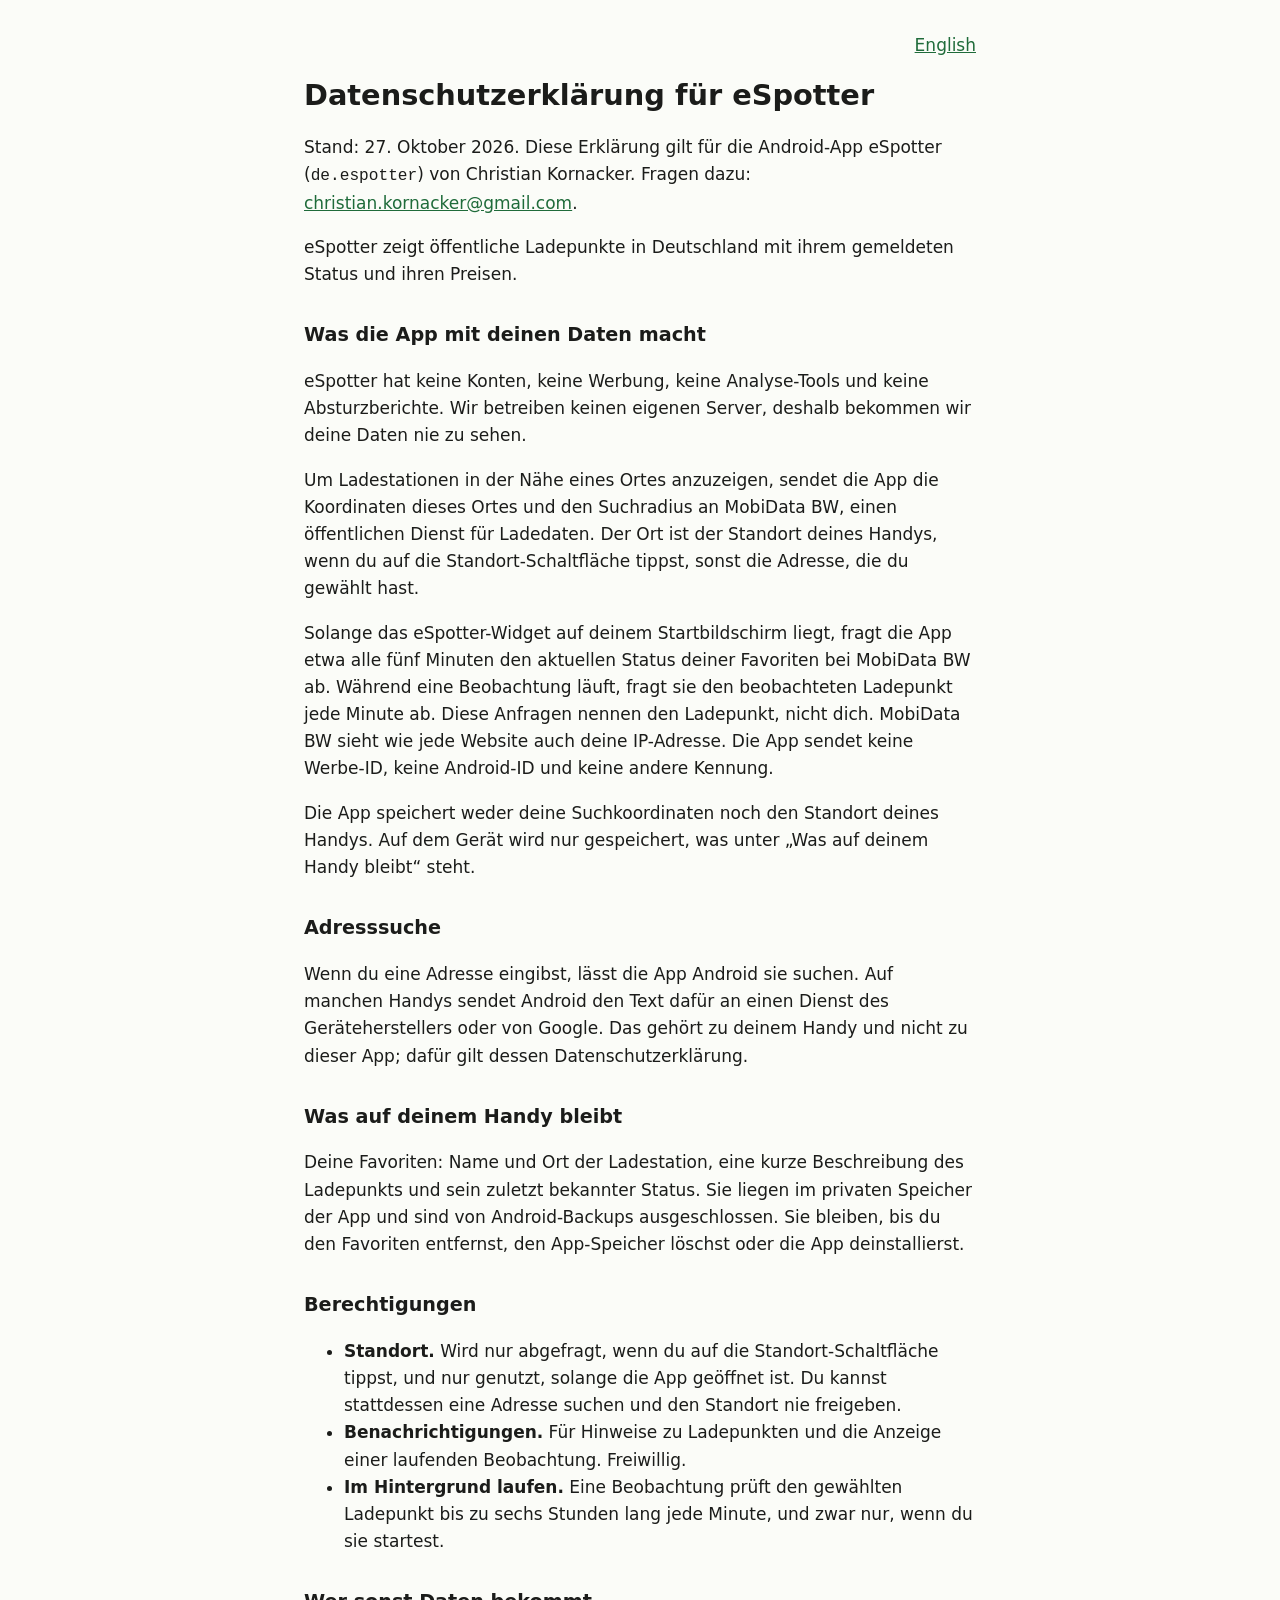
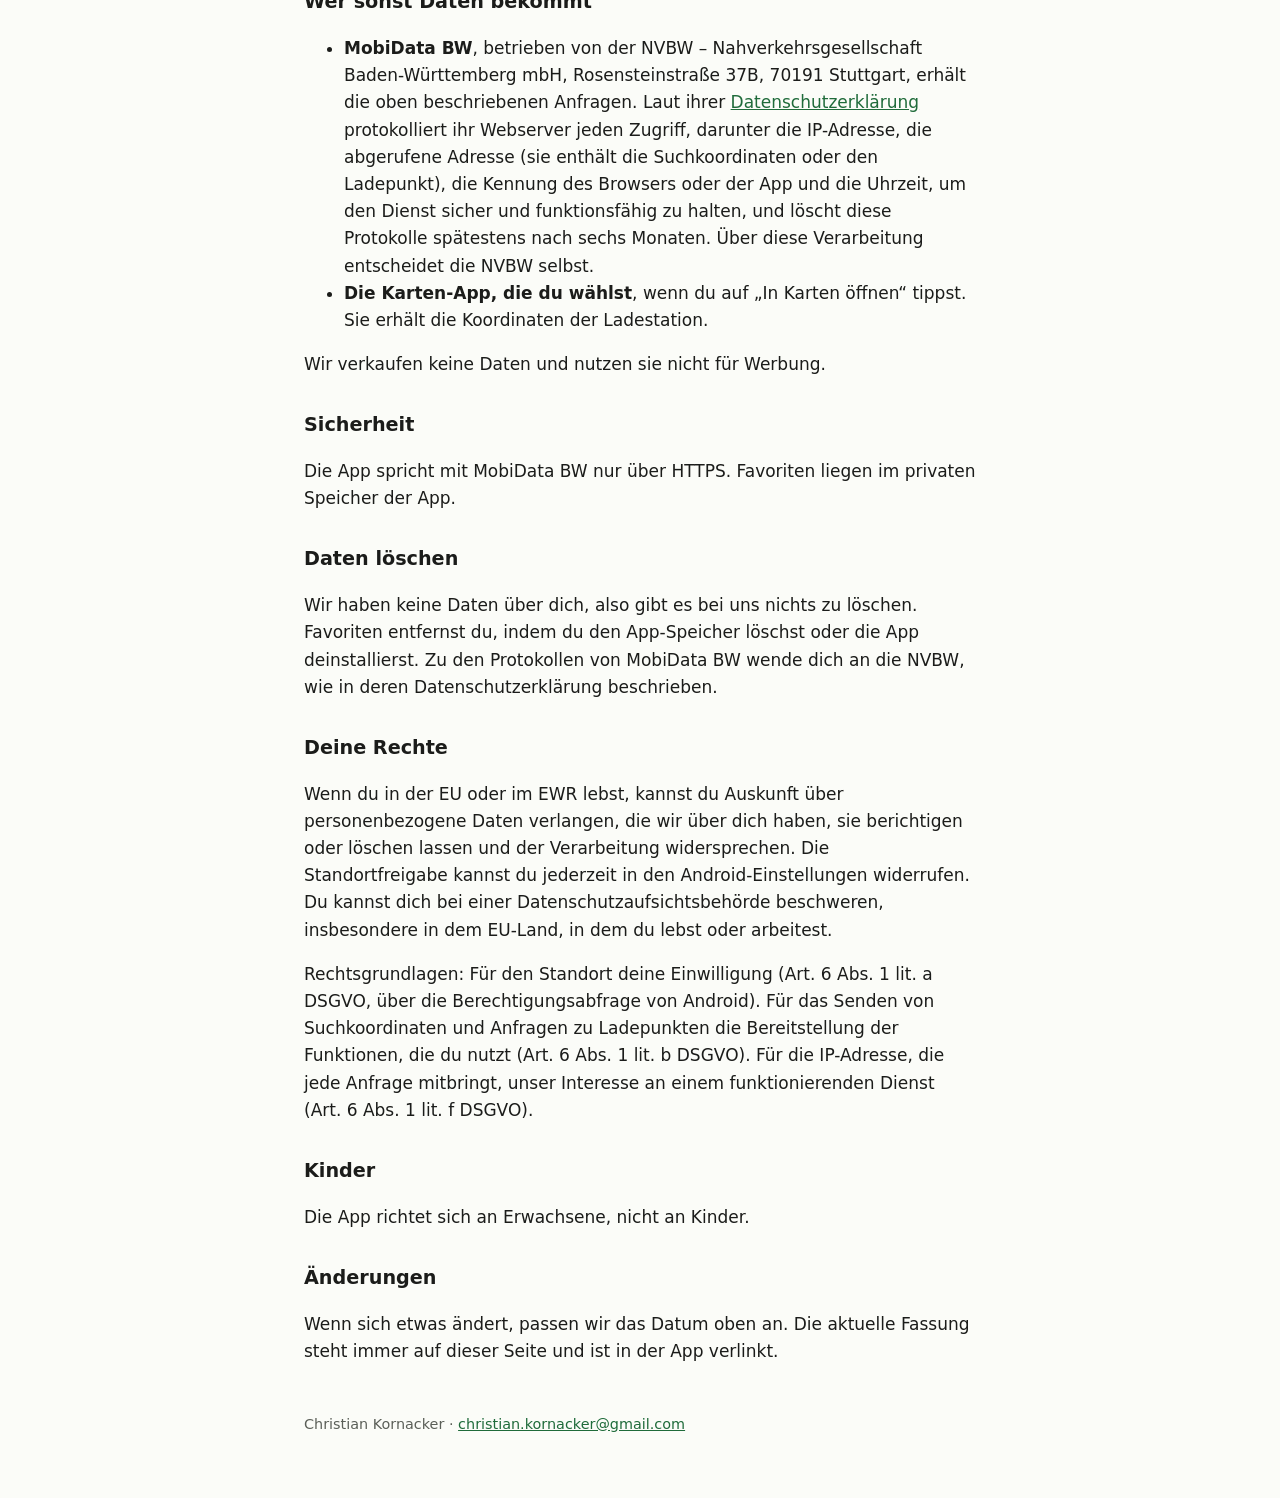
==== espotter/datenschutz/index.html @ ce432d81 "Add eSpotter privacy policy pages English and German privacy policy for the eSpotter Android app, co" ====
<!doctype html>
<html lang="de">
<head>
<meta charset="utf-8">
<meta name="viewport" content="width=device-width, initial-scale=1">
<title>Datenschutzerklärung (Privacy Policy) für eSpotter</title>
<link rel="alternate" hreflang="en" href="../privacy/">
<link rel="stylesheet" href="../style.css">
</head>
<body>
<main>
<p class="lang"><a href="../privacy/" hreflang="en" lang="en">English</a></p>

<h1>Datenschutzerklärung für eSpotter</h1>

<p>Stand: 27. Oktober 2026. Diese Erklärung gilt für die Android-App eSpotter
(<code>de.espotter</code>) von Christian Kornacker. Fragen dazu:
<a href="mailto:christian.kornacker@gmail.com">christian.kornacker@gmail.com</a>.</p>

<p>eSpotter zeigt öffentliche Ladepunkte in Deutschland mit ihrem gemeldeten Status und ihren
Preisen.</p>

<h2>Was die App mit deinen Daten macht</h2>

<p>eSpotter hat keine Konten, keine Werbung, keine Analyse-Tools und keine Absturzberichte. Wir
betreiben keinen eigenen Server, deshalb bekommen wir deine Daten nie zu sehen.</p>

<p>Um Ladestationen in der Nähe eines Ortes anzuzeigen, sendet die App die Koordinaten dieses Ortes
und den Suchradius an MobiData BW, einen öffentlichen Dienst für Ladedaten. Der Ort ist der Standort
deines Handys, wenn du auf die Standort-Schaltfläche tippst, sonst die Adresse, die du gewählt
hast.</p>

<p>Solange das eSpotter-Widget auf deinem Startbildschirm liegt, fragt die App etwa alle fünf Minuten
den aktuellen Status deiner Favoriten bei MobiData BW ab. Während eine Beobachtung läuft, fragt sie
den beobachteten Ladepunkt jede Minute ab. Diese Anfragen nennen den Ladepunkt, nicht dich. MobiData
BW sieht wie jede Website auch deine IP-Adresse. Die App sendet keine Werbe-ID, keine Android-ID und
keine andere Kennung.</p>

<p>Die App speichert weder deine Suchkoordinaten noch den Standort deines Handys. Auf dem Gerät wird
nur gespeichert, was unter „Was auf deinem Handy bleibt“ steht.</p>

<h2>Adresssuche</h2>

<p>Wenn du eine Adresse eingibst, lässt die App Android sie suchen. Auf manchen Handys sendet Android
den Text dafür an einen Dienst des Geräteherstellers oder von Google. Das gehört zu deinem Handy und
nicht zu dieser App; dafür gilt dessen Datenschutzerklärung.</p>

<h2>Was auf deinem Handy bleibt</h2>

<p>Deine Favoriten: Name und Ort der Ladestation, eine kurze Beschreibung des Ladepunkts und sein
zuletzt bekannter Status. Sie liegen im privaten Speicher der App und sind von Android-Backups
ausgeschlossen. Sie bleiben, bis du den Favoriten entfernst, den App-Speicher löschst oder die App
deinstallierst.</p>

<h2>Berechtigungen</h2>

<ul>
<li><strong>Standort.</strong> Wird nur abgefragt, wenn du auf die Standort-Schaltfläche tippst, und
nur genutzt, solange die App geöffnet ist. Du kannst stattdessen eine Adresse suchen und den Standort
nie freigeben.</li>
<li><strong>Benachrichtigungen.</strong> Für Hinweise zu Ladepunkten und die Anzeige einer laufenden
Beobachtung. Freiwillig.</li>
<li><strong>Im Hintergrund laufen.</strong> Eine Beobachtung prüft den gewählten Ladepunkt bis zu
sechs Stunden lang jede Minute, und zwar nur, wenn du sie startest.</li>
</ul>

<h2>Wer sonst Daten bekommt</h2>

<ul>
<li><strong>MobiData BW</strong>, betrieben von der NVBW – Nahverkehrsgesellschaft
Baden-Württemberg mbH, Rosensteinstraße 37B, 70191 Stuttgart, erhält die oben beschriebenen
Anfragen. Laut ihrer <a href="https://www.mobidata-bw.de/pages/datenschutz">Datenschutzerklärung</a>
protokolliert ihr Webserver jeden Zugriff, darunter die IP-Adresse, die abgerufene Adresse (sie
enthält die Suchkoordinaten oder den Ladepunkt), die Kennung des Browsers oder der App und die Uhrzeit,
um den Dienst sicher und funktionsfähig zu halten, und löscht diese Protokolle spätestens nach sechs
Monaten. Über diese Verarbeitung entscheidet die NVBW selbst.</li>
<li><strong>Die Karten-App, die du wählst</strong>, wenn du auf „In Karten öffnen“ tippst. Sie
erhält die Koordinaten der Ladestation.</li>
</ul>

<p>Wir verkaufen keine Daten und nutzen sie nicht für Werbung.</p>

<h2>Sicherheit</h2>

<p>Die App spricht mit MobiData BW nur über HTTPS. Favoriten liegen im privaten Speicher der
App.</p>

<h2>Daten löschen</h2>

<p>Wir haben keine Daten über dich, also gibt es bei uns nichts zu löschen. Favoriten entfernst du,
indem du den App-Speicher löschst oder die App deinstallierst. Zu den Protokollen von MobiData BW
wende dich an die NVBW, wie in deren Datenschutzerklärung beschrieben.</p>

<h2>Deine Rechte</h2>

<p>Wenn du in der EU oder im EWR lebst, kannst du Auskunft über personenbezogene Daten verlangen, die
wir über dich haben, sie berichtigen oder löschen lassen und der Verarbeitung widersprechen. Die
Standortfreigabe kannst du jederzeit in den Android-Einstellungen widerrufen. Du kannst dich bei
einer Datenschutzaufsichtsbehörde beschweren, insbesondere in dem EU-Land, in dem du lebst oder
arbeitest.</p>

<p>Rechtsgrundlagen: Für den Standort deine Einwilligung (Art. 6 Abs. 1 lit. a DSGVO, über die
Berechtigungsabfrage von Android). Für das Senden von Suchkoordinaten und Anfragen zu Ladepunkten die
Bereitstellung der Funktionen, die du nutzt (Art. 6 Abs. 1 lit. b DSGVO). Für die IP-Adresse, die jede
Anfrage mitbringt, unser Interesse an einem funktionierenden Dienst (Art. 6 Abs. 1 lit. f
DSGVO).</p>

<h2>Kinder</h2>

<p>Die App richtet sich an Erwachsene, nicht an Kinder.</p>

<h2>Änderungen</h2>

<p>Wenn sich etwas ändert, passen wir das Datum oben an. Die aktuelle Fassung steht immer auf dieser
Seite und ist in der App verlinkt.</p>

<footer>Christian Kornacker · <a href="mailto:christian.kornacker@gmail.com">christian.kornacker@gmail.com</a></footer>
</main>
</body>
</html>
---- espotter/style.css ----
:root {
  color-scheme: light dark;
  --text: #1b1c1a;
  --muted: #5b5f58;
  --link: #1f6b3a;
  --background: #fbfcf8;
}

@media (prefers-color-scheme: dark) {
  :root {
    --text: #e3e3de;
    --muted: #a9ada5;
    --link: #8fd5a1;
    --background: #121411;
  }
}

body {
  margin: 0;
  background: var(--background);
  color: var(--text);
  font: 17px/1.6 system-ui, -apple-system, "Segoe UI", Roboto, sans-serif;
}

main {
  max-width: 42rem;
  margin: 0 auto;
  padding: 2rem 1rem 4rem;
}

h1 {
  font-size: 1.8rem;
  line-height: 1.25;
}

h2 {
  font-size: 1.2rem;
  margin-top: 2rem;
}

a {
  color: var(--link);
}

code {
  font-size: 0.95em;
}

.lang {
  text-align: right;
  margin: 0;
}

footer {
  margin-top: 3rem;
  color: var(--muted);
  font-size: 0.9rem;
}
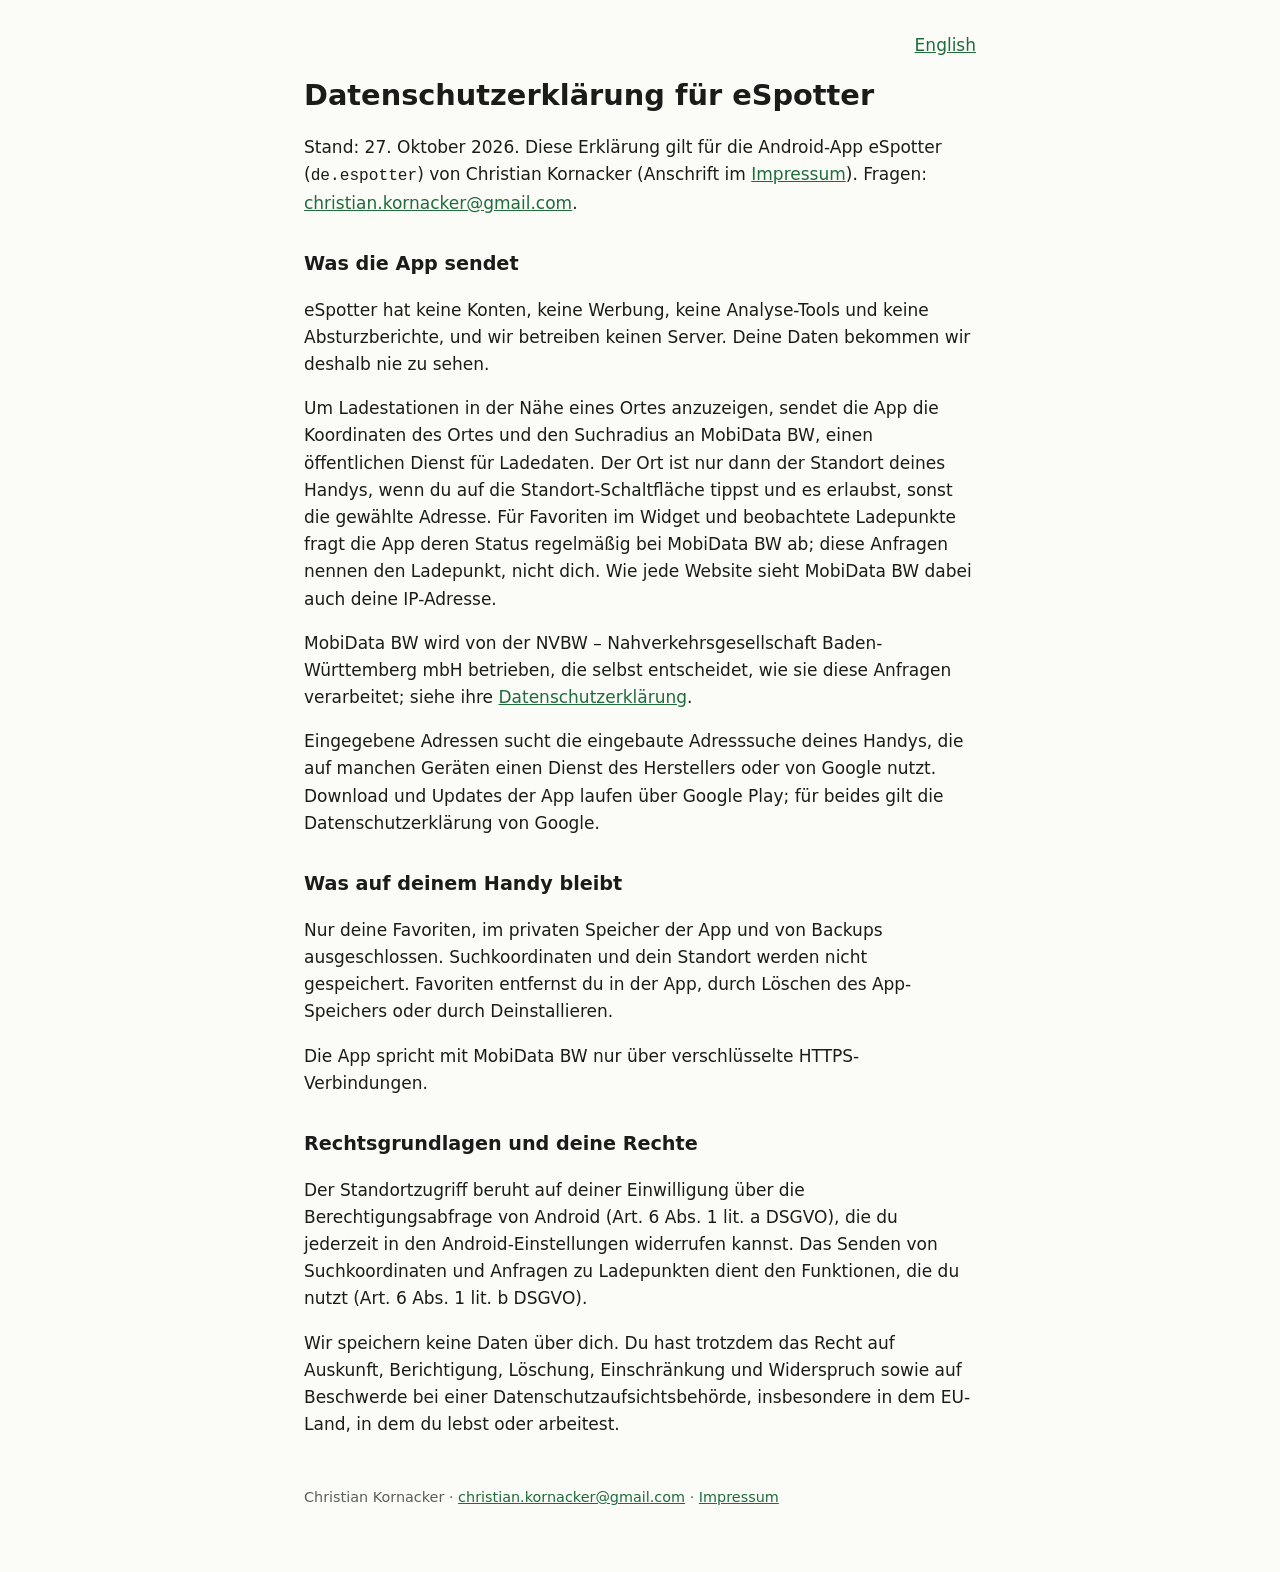
==== commit 6edfb122: "Shorten eSpotter privacy policy and add Impressum Keep what GDPR Art. 13 and Google's User Data poli" ====
--- a/espotter/datenschutz/index.html
+++ b/espotter/datenschutz/index.html
@@ -14,107 +14,50 @@
 <h1>Datenschutzerklärung für eSpotter</h1>
 
 <p>Stand: 27. Oktober 2026. Diese Erklärung gilt für die Android-App eSpotter
-(<code>de.espotter</code>) von Christian Kornacker. Fragen dazu:
-<a href="mailto:christian.kornacker@gmail.com">christian.kornacker@gmail.com</a>.</p>
+(<code>de.espotter</code>) von Christian Kornacker (Anschrift im <a href="../impressum/">Impressum</a>).
+Fragen: <a href="mailto:christian.kornacker@gmail.com">christian.kornacker@gmail.com</a>.</p>
 
-<p>eSpotter zeigt öffentliche Ladepunkte in Deutschland mit ihrem gemeldeten Status und ihren
-Preisen.</p>
+<h2>Was die App sendet</h2>
 
-<h2>Was die App mit deinen Daten macht</h2>
+<p>eSpotter hat keine Konten, keine Werbung, keine Analyse-Tools und keine Absturzberichte, und wir
+betreiben keinen Server. Deine Daten bekommen wir deshalb nie zu sehen.</p>
 
-<p>eSpotter hat keine Konten, keine Werbung, keine Analyse-Tools und keine Absturzberichte. Wir
-betreiben keinen eigenen Server, deshalb bekommen wir deine Daten nie zu sehen.</p>
+<p>Um Ladestationen in der Nähe eines Ortes anzuzeigen, sendet die App die Koordinaten des Ortes und
+den Suchradius an MobiData BW, einen öffentlichen Dienst für Ladedaten. Der Ort ist nur dann der
+Standort deines Handys, wenn du auf die Standort-Schaltfläche tippst und es erlaubst, sonst die
+gewählte Adresse. Für Favoriten im Widget und beobachtete Ladepunkte fragt die App deren Status
+regelmäßig bei MobiData BW ab; diese Anfragen nennen den Ladepunkt, nicht dich. Wie jede Website sieht
+MobiData BW dabei auch deine IP-Adresse.</p>
 
-<p>Um Ladestationen in der Nähe eines Ortes anzuzeigen, sendet die App die Koordinaten dieses Ortes
-und den Suchradius an MobiData BW, einen öffentlichen Dienst für Ladedaten. Der Ort ist der Standort
-deines Handys, wenn du auf die Standort-Schaltfläche tippst, sonst die Adresse, die du gewählt
-hast.</p>
+<p>MobiData BW wird von der NVBW – Nahverkehrsgesellschaft Baden-Württemberg mbH betrieben, die selbst
+entscheidet, wie sie diese Anfragen verarbeitet; siehe ihre
+<a href="https://www.mobidata-bw.de/pages/datenschutz">Datenschutzerklärung</a>.</p>
 
-<p>Solange das eSpotter-Widget auf deinem Startbildschirm liegt, fragt die App etwa alle fünf Minuten
-den aktuellen Status deiner Favoriten bei MobiData BW ab. Während eine Beobachtung läuft, fragt sie
-den beobachteten Ladepunkt jede Minute ab. Diese Anfragen nennen den Ladepunkt, nicht dich. MobiData
-BW sieht wie jede Website auch deine IP-Adresse. Die App sendet keine Werbe-ID, keine Android-ID und
-keine andere Kennung.</p>
-
-<p>Die App speichert weder deine Suchkoordinaten noch den Standort deines Handys. Auf dem Gerät wird
-nur gespeichert, was unter „Was auf deinem Handy bleibt“ steht.</p>
-
-<h2>Adresssuche</h2>
-
-<p>Wenn du eine Adresse eingibst, lässt die App Android sie suchen. Auf manchen Handys sendet Android
-den Text dafür an einen Dienst des Geräteherstellers oder von Google. Das gehört zu deinem Handy und
-nicht zu dieser App; dafür gilt dessen Datenschutzerklärung.</p>
+<p>Eingegebene Adressen sucht die eingebaute Adresssuche deines Handys, die auf manchen Geräten einen
+Dienst des Herstellers oder von Google nutzt. Download und Updates der App laufen über Google Play;
+für beides gilt die Datenschutzerklärung von Google.</p>
 
 <h2>Was auf deinem Handy bleibt</h2>
 
-<p>Deine Favoriten: Name und Ort der Ladestation, eine kurze Beschreibung des Ladepunkts und sein
-zuletzt bekannter Status. Sie liegen im privaten Speicher der App und sind von Android-Backups
-ausgeschlossen. Sie bleiben, bis du den Favoriten entfernst, den App-Speicher löschst oder die App
-deinstallierst.</p>
+<p>Nur deine Favoriten, im privaten Speicher der App und von Backups ausgeschlossen. Suchkoordinaten
+und dein Standort werden nicht gespeichert. Favoriten entfernst du in der App, durch Löschen des
+App-Speichers oder durch Deinstallieren.</p>
 
-<h2>Berechtigungen</h2>
+<p>Die App spricht mit MobiData BW nur über verschlüsselte HTTPS-Verbindungen.</p>
 
-<ul>
-<li><strong>Standort.</strong> Wird nur abgefragt, wenn du auf die Standort-Schaltfläche tippst, und
-nur genutzt, solange die App geöffnet ist. Du kannst stattdessen eine Adresse suchen und den Standort
-nie freigeben.</li>
-<li><strong>Benachrichtigungen.</strong> Für Hinweise zu Ladepunkten und die Anzeige einer laufenden
-Beobachtung. Freiwillig.</li>
-<li><strong>Im Hintergrund laufen.</strong> Eine Beobachtung prüft den gewählten Ladepunkt bis zu
-sechs Stunden lang jede Minute, und zwar nur, wenn du sie startest.</li>
-</ul>
+<h2>Rechtsgrundlagen und deine Rechte</h2>
 
-<h2>Wer sonst Daten bekommt</h2>
+<p>Der Standortzugriff beruht auf deiner Einwilligung über die Berechtigungsabfrage von Android
+(Art. 6 Abs. 1 lit. a DSGVO), die du jederzeit in den Android-Einstellungen widerrufen kannst. Das
+Senden von Suchkoordinaten und Anfragen zu Ladepunkten dient den Funktionen, die du nutzt
+(Art. 6 Abs. 1 lit. b DSGVO).</p>
 
-<ul>
-<li><strong>MobiData BW</strong>, betrieben von der NVBW – Nahverkehrsgesellschaft
-Baden-Württemberg mbH, Rosensteinstraße 37B, 70191 Stuttgart, erhält die oben beschriebenen
-Anfragen. Laut ihrer <a href="https://www.mobidata-bw.de/pages/datenschutz">Datenschutzerklärung</a>
-protokolliert ihr Webserver jeden Zugriff, darunter die IP-Adresse, die abgerufene Adresse (sie
-enthält die Suchkoordinaten oder den Ladepunkt), die Kennung des Browsers oder der App und die Uhrzeit,
-um den Dienst sicher und funktionsfähig zu halten, und löscht diese Protokolle spätestens nach sechs
-Monaten. Über diese Verarbeitung entscheidet die NVBW selbst.</li>
-<li><strong>Die Karten-App, die du wählst</strong>, wenn du auf „In Karten öffnen“ tippst. Sie
-erhält die Koordinaten der Ladestation.</li>
-</ul>
+<p>Wir speichern keine Daten über dich. Du hast trotzdem das Recht auf Auskunft, Berichtigung,
+Löschung, Einschränkung und Widerspruch sowie auf Beschwerde bei einer
+Datenschutzaufsichtsbehörde, insbesondere in dem EU-Land, in dem du lebst oder arbeitest.</p>
 
-<p>Wir verkaufen keine Daten und nutzen sie nicht für Werbung.</p>
-
-<h2>Sicherheit</h2>
-
-<p>Die App spricht mit MobiData BW nur über HTTPS. Favoriten liegen im privaten Speicher der
-App.</p>
-
-<h2>Daten löschen</h2>
-
-<p>Wir haben keine Daten über dich, also gibt es bei uns nichts zu löschen. Favoriten entfernst du,
-indem du den App-Speicher löschst oder die App deinstallierst. Zu den Protokollen von MobiData BW
-wende dich an die NVBW, wie in deren Datenschutzerklärung beschrieben.</p>
-
-<h2>Deine Rechte</h2>
-
-<p>Wenn du in der EU oder im EWR lebst, kannst du Auskunft über personenbezogene Daten verlangen, die
-wir über dich haben, sie berichtigen oder löschen lassen und der Verarbeitung widersprechen. Die
-Standortfreigabe kannst du jederzeit in den Android-Einstellungen widerrufen. Du kannst dich bei
-einer Datenschutzaufsichtsbehörde beschweren, insbesondere in dem EU-Land, in dem du lebst oder
-arbeitest.</p>
-
-<p>Rechtsgrundlagen: Für den Standort deine Einwilligung (Art. 6 Abs. 1 lit. a DSGVO, über die
-Berechtigungsabfrage von Android). Für das Senden von Suchkoordinaten und Anfragen zu Ladepunkten die
-Bereitstellung der Funktionen, die du nutzt (Art. 6 Abs. 1 lit. b DSGVO). Für die IP-Adresse, die jede
-Anfrage mitbringt, unser Interesse an einem funktionierenden Dienst (Art. 6 Abs. 1 lit. f
-DSGVO).</p>
-
-<h2>Kinder</h2>
-
-<p>Die App richtet sich an Erwachsene, nicht an Kinder.</p>
-
-<h2>Änderungen</h2>
-
-<p>Wenn sich etwas ändert, passen wir das Datum oben an. Die aktuelle Fassung steht immer auf dieser
-Seite und ist in der App verlinkt.</p>
-
-<footer>Christian Kornacker · <a href="mailto:christian.kornacker@gmail.com">christian.kornacker@gmail.com</a></footer>
+<footer>Christian Kornacker · <a href="mailto:christian.kornacker@gmail.com">christian.kornacker@gmail.com</a>
+· <a href="../impressum/">Impressum</a></footer>
 </main>
 </body>
 </html>
